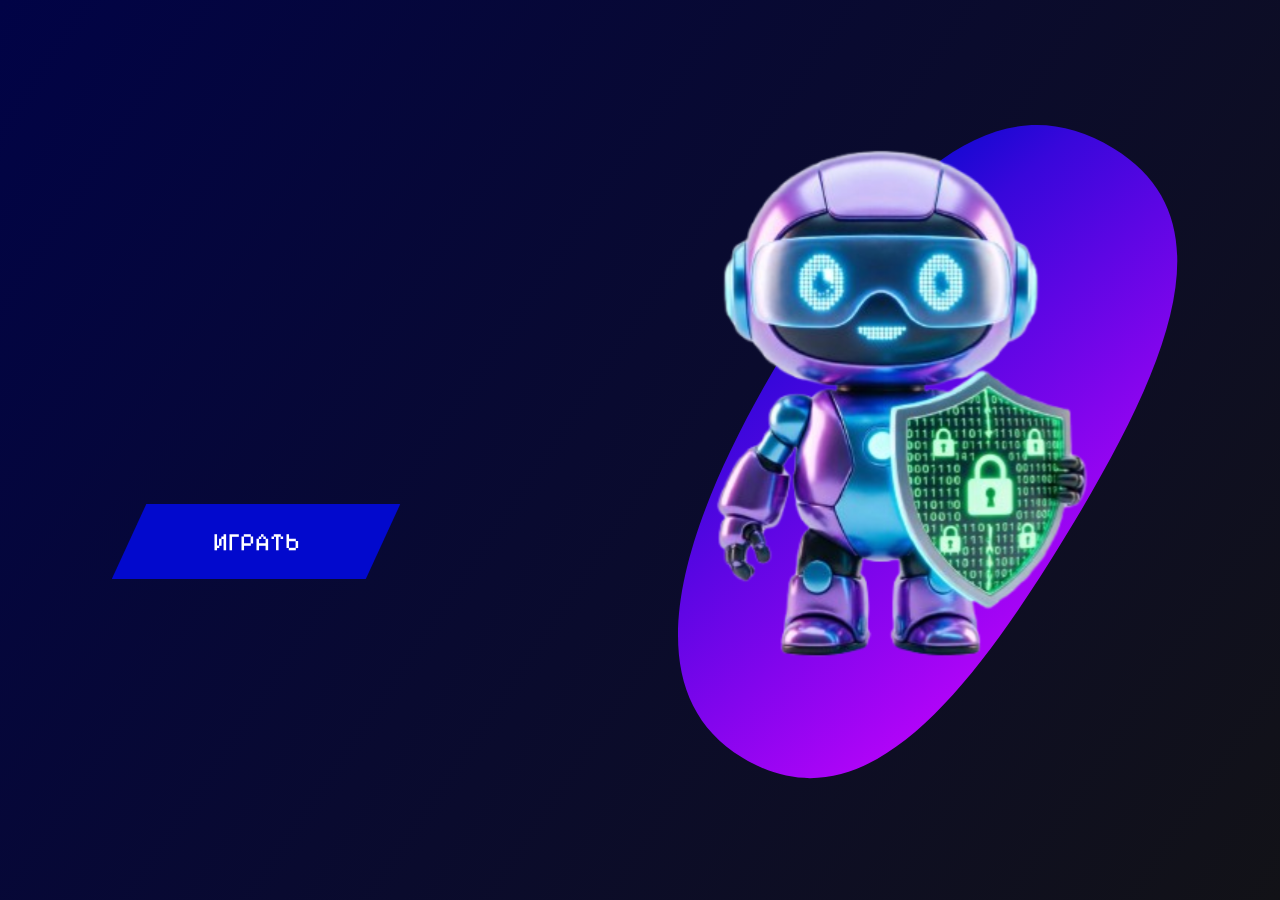
==== page2.html @ b5c2c36b "1" ====
<!doctype html>
<html lang="ru">
  <head>
    <meta charset="UTF-8" />
    <meta name="viewport" content="width=device-width, initial-scale=1.0" />
    <title>Кибербезопасность: Тест</title>
    <link rel="stylesheet" href="/css/page2.css" />
  </head>
  <body>
    <div class="game-container">
      <div id="intro-screen">
        <img src="/assets/img/robot.svg" alt="Кибер-робот" class="main-robot" />

        <div class="robot-bubble anim-loop-1">
          Твоя миссия — распознать мошеннические сообщения среди писем, SMS и
          уведомлений. Как играть: читай сообщение, решай безопасно оно или
          мошенничество!
        </div>

        <div class="robot-bubble anim-loop-2 bubble">
          Принимаем тебя в ряды экспертов. Нажимай на кнопку, чтобы разобрать
          первое сообщение. Помни: мошенники хитры!
        </div>

        <button class="play-game" onclick="startGame()">ИГРАТЬ</button>
      </div>

      <!-- ЭКРАН 2: ИГРА -->
      <div id="quiz-screen" style="display: none">
        <img src="/assets/img/robot.svg" alt="Кибер-робот" class="main-robot" />

        <div class="robot-bubble" id="game-bubble">Загрузка...</div>

        <div class="answers-container" id="answer-buttons">
          <button class="answer-btn" onclick="checkAnswer(true)">
            Безопасно
          </button>
          <button class="answer-btn" onclick="checkAnswer(false)">
            Опасно
          </button>
        </div>

        <button
          class="play-game"
          id="continue-btn"
          style="display: none"
          onclick="nextQuestion()"
        >
          ДАЛЬШЕ
        </button>
      </div>
      <div id="finish-screen" style="display: none">
        <img src="/assets/img/robot.svg" alt="Кибер-робот" class="main-robot" />
        <div class="robot-bubble anim-once" style="text-align: center">
          Поздравляем!<br /><br />
          Ты прошёл все испытания<br />
          и стал экспертом по<br />
          кибербезопасности!
        </div>
        <button class="play-game-2" onclick="location.reload()">ИГРА 2</button>
      </div>
    </div>
    <script src="/js/script.js"></script>
  </body>
</html>
---- css/page2.css ----
/* Твои шрифты */
@font-face {
    font-family: 'Montserrat';
    src: url('/assets/fonts/Montserrat-Thin.woff2') format('woff2');
    font-weight: 100;
    font-style: normal;
}

@font-face {
    font-family: 'Pixelify Sans';
    src: url('/assets/fonts/PixelifySans-Regular.woff2') format('woff2');
    font-weight: 400;
    font-style: normal;
}

/* Обнуление */
* {
    padding: 0;
    margin: 0;
    border: 0;
    box-sizing: border-box;
}

html,
body {
    height: 100%;
    width: 100%;
    font-size: 14px;
}

body {
    background: linear-gradient(-56deg, #121217, #010346);
    font-family: 'Montserrat', sans-serif;
    overflow: hidden;
}

.game-container {
    position: relative;
    width: 100%;
    height: 100vh;
}

.robot-bubble {
    opacity: 0;
    position: absolute;
    top: 7rem;
    right: 40%;
    padding: 15px 25px;
    background: linear-gradient(to right, #1E88C7, #0790d9);
    color: white;
    font-family: 'Montserrat', sans-serif;
    border-radius: 20px;
    border-bottom-right-radius: 0;
    z-index: 3;
    will-change: opacity, transform;
    max-width: 450px;
    line-height: 1.5;
    font-size: 0.95rem;
}

/* Хвостик */
.robot-bubble::after {
    content: "";
    position: absolute;
    bottom: 0;
    right: -15px;
    width: 25px;
    height: 25px;
    background: #0790d9;
    clip-path: polygon(0 0, 0% 100%, 100% 100%);
    z-index: -1;
    transition: background 0.3s ease;
}

.robot-bubble.error-bubble::after {
    background: #c73e54;
}

.anim-loop-1 {
    animation: lifeCycle1 25s ease-in-out infinite;
}

.anim-loop-2 {
    animation: lifeCycle2 25s ease-in-out infinite;
}

.anim-once {
    animation: fadeInUp 0.5s ease forwards;
}

@keyframes lifeCycle1 {

    0%,
    5% {
        opacity: 0;
        transform: translateY(20px);
        visibility: hidden;
    }

    10%,
    45% {
        opacity: 1;
        transform: translateY(0);
        visibility: visible;
    }

    50%,
    100% {
        opacity: 0;
        transform: translateY(-10px);
        visibility: hidden;
    }
}

@keyframes lifeCycle2 {

    0%,
    55% {
        opacity: 0;
        transform: translateY(20px);
        visibility: hidden;
    }

    60%,
    95% {
        opacity: 1;
        transform: translateY(0);
        visibility: visible;
    }

    100% {
        opacity: 0;
        transform: translateY(-10px);
        visibility: hidden;
    }
}

@keyframes fadeInUp {
    from {
        opacity: 0;
        transform: translateY(20px);
        visibility: hidden;
    }

    to {
        opacity: 1;
        transform: translateY(0);
        visibility: visible;
    }
}

.play-game {
    position: absolute;
    top: 20em;
    left: 20%;
    transform: translateX(-50%);
    background: #0209CD;
    color: white;
    border: none;
    padding: 0.9em 4em;
    font-family: 'Pixelify Sans', cursive;
    font-size: 1.8em;
    cursor: url(/assets/logo/cursor\ \(1\).png) pointer;
    clip-path: polygon(12% 0, 100% 0, 88% 100%, 0% 100%);
    transition: background 0.3s ease, transform 0.1s ease;
    z-index: 10;
}

.play-game:hover {
    background: #7f1ef5;
    transform: translateX(-50%) translateY(-2px);
}

.play-game:active {
    transform: translateX(-50%) scale(0.95);
}

.play-game-2 {
    position: absolute;
    top: 80%;
    /* Расположена ниже финального сообщения */
    left: 20%;
    transform: translateX(-50%);
    background: #0209CD;
    color: white;
    border: none;
    padding: 0.9em 4em;
    font-family: 'Pixelify Sans', cursive;
    font-size: 1.8em;
    cursor: url(/assets/logo/cursor\ \(1\).png) pointer;
    clip-path: polygon(12% 0, 100% 0, 88% 100%, 0% 100%);
    transition: background 0.3s ease, transform 0.1s ease;
    z-index: 10;
}

.play-game-2:hover {
    background: #7f1ef5;
    transform: translateX(-50%) translateY(-2px);
}

.play-game-2:active {
    transform: translateX(-50%) scale(0.95);
}

.answers-container {
    position: absolute;
    top: 50%;
    left: 5%;
    display: flex;
    gap: 20px;
    z-index: 10;
}

.answer-btn {
    margin-top: 7em;
    padding: 20px 45px;
    font-family: 'Pixelify Sans', cursive;
    font-size: 1.3rem;
    color: white;
    border: none;
    cursor: pointer;
    clip-path: polygon(10% 0, 100% 0, 90% 100%, 0% 100%);
    transition: all 0.2s;
    background: linear-gradient(90deg, #3707DA, #1D0474);
    box-shadow: 0 4px 15px rgba(55, 7, 218, 0.4);
}

.answer-btn:hover {
    transform: scale(1.05);
    box-shadow: 0 6px 20px rgba(55, 7, 218, 0.6);
}

.answer-btn:active {
    transform: scale(0.95);
}

.main-robot {
    position: absolute;
    top: 50%;
    right: 8%;
    transform: translateY(-50%);
    width: 45%;
    max-width: 500px;
    z-index: 1;
}

/* =========================================
   МОБИЛЬНАЯ ВЕРСИЯ
   ========================================= */
@media (max-width: 768px) {
    .main-robot {
        position: relative;
        top: 22rem;
        right: auto;
        left: 65%;
        transform: translateX(-50%);
        width: 65%;
        max-width: 260px;
    }

    .robot-bubble {
        position: relative;
        top: auto;
        bottom: 17em;
        right: 5em;
        width: 55%;
        margin: 0 auto;
    }

    .bubble {
        bottom: 30em;
    }

    .answers-container {
        position: relative;
        top: 6rem;
        left: auto;
        justify-content: center;
        flex-wrap: wrap;
        gap: 15px;
        margin: 1rem 0 0 0;
    }

    .answer-btn {
        width: 60%;
        max-width: 300px;
        font-size: 1.4rem;
        padding: 12px 15px;
        display: block;
        margin: 0.5em auto 0;
        text-align: center;
    }

    .play-game {
        position: absolute;
        bottom: 2rem;
        left: 50%;
        top: auto;
        transform: translateX(-50%);
        width: fit-content;
        margin: 0;
        padding: 0.8em 3em;
        font-size: 1.6rem;
        display: block;
    }

    /* ✅ ИСПРАВЛЕНО: добавлена точка перед классом и top: auto */
    .play-game-2 {
        position: absolute;
        bottom: 2rem;
        left: 50%;
        top: auto;
        transform: translateX(-50%);
        width: 70%;
        margin: 0;
        padding: 0.8em 3em;
        font-size: 1.6rem;
        display: block;

        background: #0209CD;
        color: white;
        border: none;
        font-family: 'Pixelify Sans', cursive;
        cursor: url(/assets/logo/cursor\ \(1\).png) pointer;
        clip-path: polygon(12% 0, 100% 0, 88% 100%, 0% 100%);
        transition: background 0.3s ease, transform 0.1s ease;
        z-index: 10;
    }

    .play-game-2:hover {
        background: #7f1ef5;
        transform: translateX(-50%) translateY(-2px);
    }

    .play-game-2:active {
        transform: translateX(-50%) scale(0.95);
    }

}
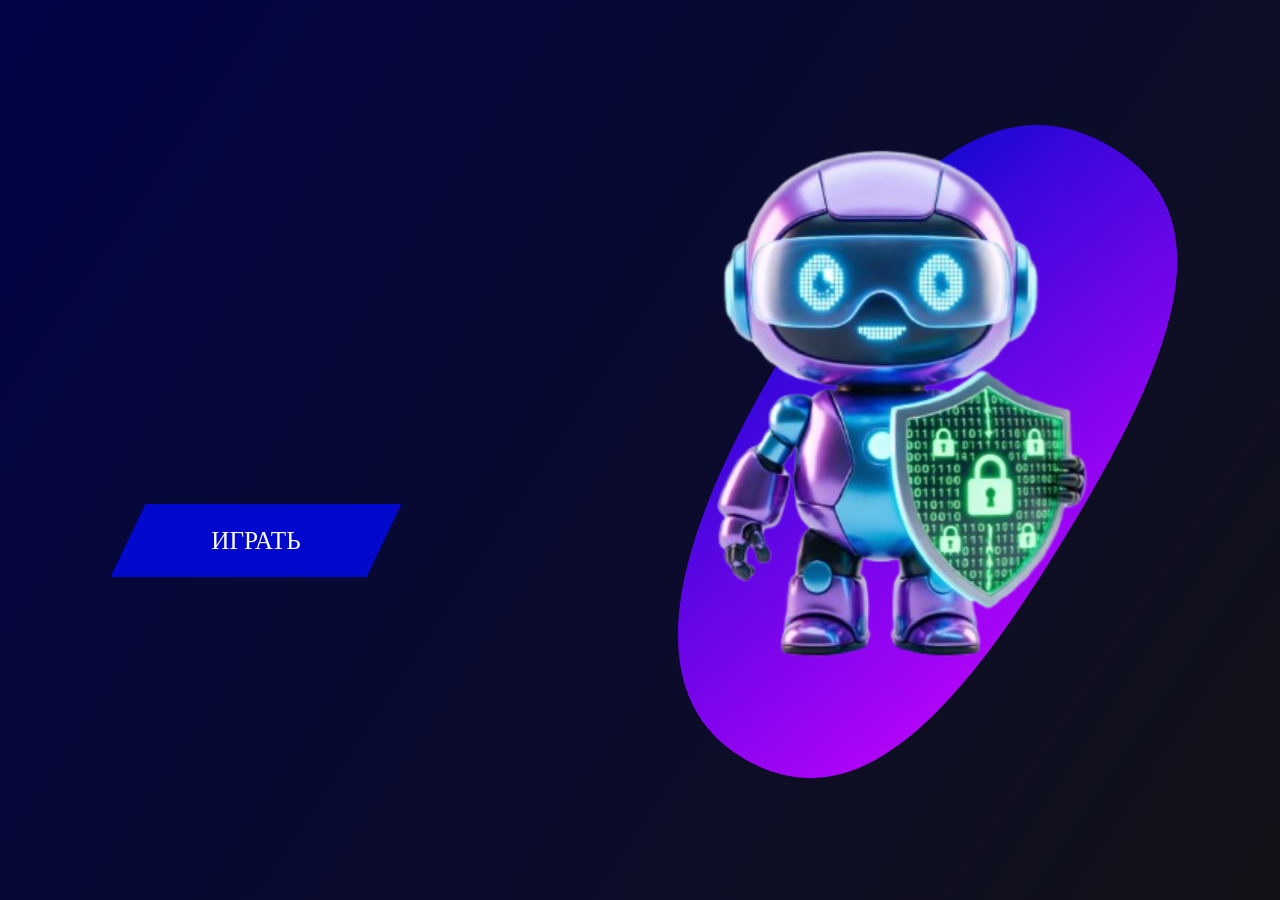
==== commit 5b2cb7d8: "Initial commit - Cybersecurity Quiz Site" ====
--- a/page2.html
+++ b/page2.html
@@ -4,12 +4,18 @@
     <meta charset="UTF-8" />
     <meta name="viewport" content="width=device-width, initial-scale=1.0" />
     <title>Кибербезопасность: Тест</title>
-    <link rel="stylesheet" href="/css/page2.css" />
+    <!-- ИСПРАВЛЕНО: Путь к CSS без слэша в начале -->
+    <link rel="stylesheet" href="./css/page2.css" />
   </head>
   <body>
     <div class="game-container">
       <div id="intro-screen">
-        <img src="/assets/img/robot.svg" alt="Кибер-робот" class="main-robot" />
+        <!-- ИСПРАВЛЕНО: Пути к картинкам -->
+        <img
+          src="./assets/img/robot.svg"
+          alt="Кибер-робот"
+          class="main-robot"
+        />
 
         <div class="robot-bubble anim-loop-1">
           Твоя миссия — распознать мошеннические сообщения среди писем, SMS и
@@ -17,7 +23,7 @@
           мошенничество!
         </div>
 
-        <div class="robot-bubble anim-loop-2 bubble">
+        <div class="robot-bubble anim-loop-2">
           Принимаем тебя в ряды экспертов. Нажимай на кнопку, чтобы разобрать
           первое сообщение. Помни: мошенники хитры!
         </div>
@@ -27,7 +33,11 @@
 
       <!-- ЭКРАН 2: ИГРА -->
       <div id="quiz-screen" style="display: none">
-        <img src="/assets/img/robot.svg" alt="Кибер-робот" class="main-robot" />
+        <img
+          src="./assets/img/robot.svg"
+          alt="Кибер-робот"
+          class="main-robot"
+        />
 
         <div class="robot-bubble" id="game-bubble">Загрузка...</div>
 
@@ -49,8 +59,13 @@
           ДАЛЬШЕ
         </button>
       </div>
+
       <div id="finish-screen" style="display: none">
-        <img src="/assets/img/robot.svg" alt="Кибер-робот" class="main-robot" />
+        <img
+          src="./assets/img/robot.svg"
+          alt="Кибер-робот"
+          class="main-robot"
+        />
         <div class="robot-bubble anim-once" style="text-align: center">
           Поздравляем!<br /><br />
           Ты прошёл все испытания<br />
@@ -60,6 +75,7 @@
         <button class="play-game-2" onclick="location.reload()">ИГРА 2</button>
       </div>
     </div>
-    <script src="/js/script.js"></script>
+    <!-- ИСПРАВЛЕНО: Путь к JS -->
+    <script src="./js/script.js"></script>
   </body>
 </html>
--- a/css/page2.css
+++ b/css/page2.css
@@ -1,14 +1,14 @@
 /* Твои шрифты */
 @font-face {
     font-family: 'Montserrat';
-    src: url('/assets/fonts/Montserrat-Thin.woff2') format('woff2');
+    src: url('./assets/fonts/Montserrat-Thin.woff2') format('woff2');
     font-weight: 100;
     font-style: normal;
 }
 
 @font-face {
     font-family: 'Pixelify Sans';
-    src: url('/assets/fonts/PixelifySans-Regular.woff2') format('woff2');
+    src: url('./assets/fonts/PixelifySans-Regular.woff2') format('woff2');
     font-weight: 400;
     font-style: normal;
 }
@@ -160,7 +160,8 @@
     padding: 0.9em 4em;
     font-family: 'Pixelify Sans', cursive;
     font-size: 1.8em;
-    cursor: url(/assets/logo/cursor\ \(1\).png) pointer;
+    /* ИСПРАВЛЕНО: Путь к курсору */
+    cursor: url('./assets/logo/cursor (1).png'), pointer;
     clip-path: polygon(12% 0, 100% 0, 88% 100%, 0% 100%);
     transition: background 0.3s ease, transform 0.1s ease;
     z-index: 10;
@@ -178,7 +179,6 @@
 .play-game-2 {
     position: absolute;
     top: 80%;
-    /* Расположена ниже финального сообщения */
     left: 20%;
     transform: translateX(-50%);
     background: #0209CD;
@@ -187,7 +187,8 @@
     padding: 0.9em 4em;
     font-family: 'Pixelify Sans', cursive;
     font-size: 1.8em;
-    cursor: url(/assets/logo/cursor\ \(1\).png) pointer;
+    /* ИСПРАВЛЕНО: Путь к курсору */
+    cursor: url('./assets/logo/cursor (1).png'), pointer;
     clip-path: polygon(12% 0, 100% 0, 88% 100%, 0% 100%);
     transition: background 0.3s ease, transform 0.1s ease;
     z-index: 10;
@@ -321,7 +322,8 @@
         color: white;
         border: none;
         font-family: 'Pixelify Sans', cursive;
-        cursor: url(/assets/logo/cursor\ \(1\).png) pointer;
+        /* ИСПРАВЛЕНО: Путь к курсору */
+        cursor: url('./assets/logo/cursor (1).png'), pointer;
         clip-path: polygon(12% 0, 100% 0, 88% 100%, 0% 100%);
         transition: background 0.3s ease, transform 0.1s ease;
         z-index: 10;
@@ -335,5 +337,4 @@
     .play-game-2:active {
         transform: translateX(-50%) scale(0.95);
     }
-
 }
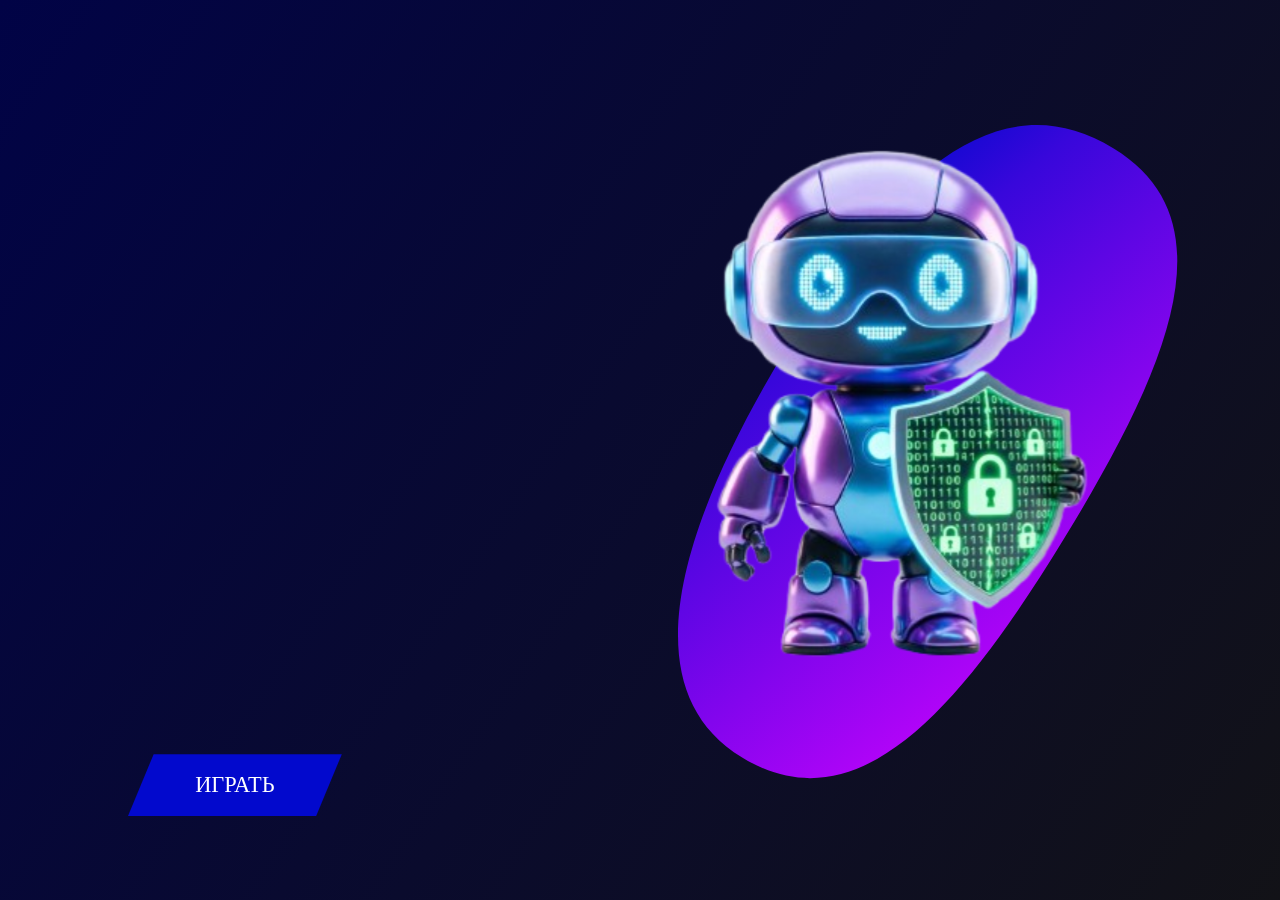
==== commit 99961d05: "3" ====
--- a/page2.html
+++ b/page2.html
@@ -72,7 +72,12 @@
           и стал экспертом по<br />
           кибербезопасности!
         </div>
-        <button class="play-game-2" onclick="location.reload()">ИГРА 2</button>
+        <button
+          class="play-game-2"
+          onclick="window.location.href = './page3.html'"
+        >
+          ИГРА 2
+        </button>
       </div>
     </div>
     <!-- ИСПРАВЛЕНО: Путь к JS -->
--- a/css/page2.css
+++ b/css/page2.css
@@ -152,19 +152,51 @@
 .play-game {
     position: absolute;
     top: 20em;
-    left: 20%;
-    transform: translateX(-50%);
+    left: 10% !important;
+    /* Принудительно сдвигает влево */
+    right: auto !important;
+    /* Отменяет привязку справа, если она есть */
+    transform: none !important;
+    /* Полностью убирает любые сдвиги */
+    margin-left: 0 !important;
+    /* Убирает лишние отступы */
+
     background: #0209CD;
     color: white;
     border: none;
-    padding: 0.9em 4em;
+    padding: 0.9em 2.5em;
     font-family: 'Pixelify Sans', cursive;
     font-size: 1.8em;
-    /* ИСПРАВЛЕНО: Путь к курсору */
     cursor: url('./assets/logo/cursor (1).png'), pointer;
     clip-path: polygon(12% 0, 100% 0, 88% 100%, 0% 100%);
-    transition: background 0.3s ease, transform 0.1s ease;
+    transition: background 0.3s ease;
     z-index: 10;
+    width: fit-content;
+    display: inline-block;
+}
+
+.play-game-2 {
+    position: absolute;
+    top: 80%;
+    left: 10% !important;
+    /* Тот же отступ слева */
+    right: auto !important;
+    transform: none !important;
+    margin-left: 0 !important;
+    display: inline-block;
+    width: auto;
+    max-width: 320px;
+    padding: 0.9em 2.2em;
+    background: #0209CD;
+    color: white;
+    border: none;
+    font-family: 'Pixelify Sans', cursive;
+    font-size: 1.8em;
+    cursor: url('./assets/logo/cursor (1).png'), pointer;
+    clip-path: polygon(12% 0, 100% 0, 88% 100%, 0% 100%);
+    transition: background 0.3s ease;
+    z-index: 10;
+    white-space: nowrap;
 }
 
 .play-game:hover {
@@ -174,24 +206,6 @@
 
 .play-game:active {
     transform: translateX(-50%) scale(0.95);
-}
-
-.play-game-2 {
-    position: absolute;
-    top: 80%;
-    left: 20%;
-    transform: translateX(-50%);
-    background: #0209CD;
-    color: white;
-    border: none;
-    padding: 0.9em 4em;
-    font-family: 'Pixelify Sans', cursive;
-    font-size: 1.8em;
-    /* ИСПРАВЛЕНО: Путь к курсору */
-    cursor: url('./assets/logo/cursor (1).png'), pointer;
-    clip-path: polygon(12% 0, 100% 0, 88% 100%, 0% 100%);
-    transition: background 0.3s ease, transform 0.1s ease;
-    z-index: 10;
 }
 
 .play-game-2:hover {
@@ -245,13 +259,10 @@
     z-index: 1;
 }
 
-/* =========================================
-   МОБИЛЬНАЯ ВЕРСИЯ
-   ========================================= */
 @media (max-width: 768px) {
     .main-robot {
         position: relative;
-        top: 22rem;
+        top: 15rem;
         right: auto;
         left: 65%;
         transform: translateX(-50%);
@@ -260,81 +271,95 @@
     }
 
     .robot-bubble {
-        position: relative;
-        top: auto;
-        bottom: 17em;
-        right: 5em;
+        position: absolute;
+        /* Точное позиционирование по экрану */
+        top: 5%;
+        /* ⬆️ ЧЕМ МЕНЬШЕ %, ТЕМ ВЫШЕ. Попробуй 10%, 12%, 15% */
+        left: 10%;
+        /* Центрируем по горизонтали */
+        transform: translateX(-50%);
         width: 55%;
-        margin: 0 auto;
-    }
-
+        margin: 0;
+        right: auto;
+        bottom: auto;
+        z-index: 10;
+    }
+
+    /* Второе сообщение (если нужно чуть ниже первого) */
     .bubble {
-        bottom: 30em;
-    }
-
+        top: 20% !important;
+        /* Подвигай под себя */
+    }
+}
+
+
+@media (max-width: 768px) {
     .answers-container {
-        position: relative;
-        top: 6rem;
-        left: auto;
-        justify-content: center;
-        flex-wrap: wrap;
-        gap: 15px;
-        margin: 1rem 0 0 0;
+        position: absolute !important;
+        top: 68% !important;
+        left: 50% !important;
+        transform: translateX(-50%) !important;
+        margin: 0 !important;
+        justify-content: center !important;
+        flex-wrap: wrap !important;
+        gap: 10px !important;
+        width: 100% !important;
+        z-index: 100 !important;
     }
 
     .answer-btn {
-        width: 60%;
-        max-width: 300px;
-        font-size: 1.4rem;
-        padding: 12px 15px;
-        display: block;
-        margin: 0.5em auto 0;
-        text-align: center;
-    }
-
-    .play-game {
-        position: absolute;
-        bottom: 2rem;
-        left: 50%;
-        top: auto;
-        transform: translateX(-50%);
-        width: fit-content;
-        margin: 0;
-        padding: 0.8em 3em;
-        font-size: 1.6rem;
-        display: block;
-    }
-
-    /* ✅ ИСПРАВЛЕНО: добавлена точка перед классом и top: auto */
-    .play-game-2 {
-        position: absolute;
-        bottom: 2rem;
-        left: 50%;
-        top: auto;
-        transform: translateX(-50%);
-        width: 70%;
-        margin: 0;
-        padding: 0.8em 3em;
-        font-size: 1.6rem;
-        display: block;
-
-        background: #0209CD;
-        color: white;
-        border: none;
-        font-family: 'Pixelify Sans', cursive;
-        /* ИСПРАВЛЕНО: Путь к курсору */
-        cursor: url('./assets/logo/cursor (1).png'), pointer;
-        clip-path: polygon(12% 0, 100% 0, 88% 100%, 0% 100%);
-        transition: background 0.3s ease, transform 0.1s ease;
-        z-index: 10;
-    }
-
-    .play-game-2:hover {
-        background: #7f1ef5;
-        transform: translateX(-50%) translateY(-2px);
-    }
-
-    .play-game-2:active {
-        transform: translateX(-50%) scale(0.95);
-    }
+        width: 60% !important;
+        max-width: 280px !important;
+        font-size: 1.4rem !important;
+        padding: 15px 20px !important;
+        display: block !important;
+        margin: 0 !important;
+        text-align: center !important;
+    }
+}
+
+.play-game {
+    position: absolute;
+    bottom: 6rem;
+    left: 50%;
+    top: auto;
+    transform: translateX(-50%);
+    width: fit-content;
+    margin: 0;
+    padding: 0.8em 3em;
+    font-size: 1.6rem;
+    display: block;
+}
+
+/* ✅ ИСПРАВЛЕНО: добавлена точка перед классом и top: auto */
+.play-game-2 {
+    position: absolute;
+    bottom: 6rem;
+    left: 50%;
+    top: auto;
+    transform: translateX(-50%);
+    width: 70%;
+    margin: 0;
+    padding: 0.8em 3em;
+    font-size: 1.6rem;
+    display: block;
+
+    background: #0209CD;
+    color: white;
+    border: none;
+    font-family: 'Pixelify Sans', cursive;
+    /* ИСПРАВЛЕНО: Путь к курсору */
+    cursor: url('./assets/logo/cursor (1).png'), pointer;
+    clip-path: polygon(12% 0, 100% 0, 88% 100%, 0% 100%);
+    transition: background 0.3s ease, transform 0.1s ease;
+    z-index: 10;
+}
+
+.play-game-2:hover {
+    background: #7f1ef5;
+    transform: translateX(-50%) translateY(-2px);
+}
+
+.play-game-2:active {
+    transform: translateX(-50%) scale(0.95);
 }
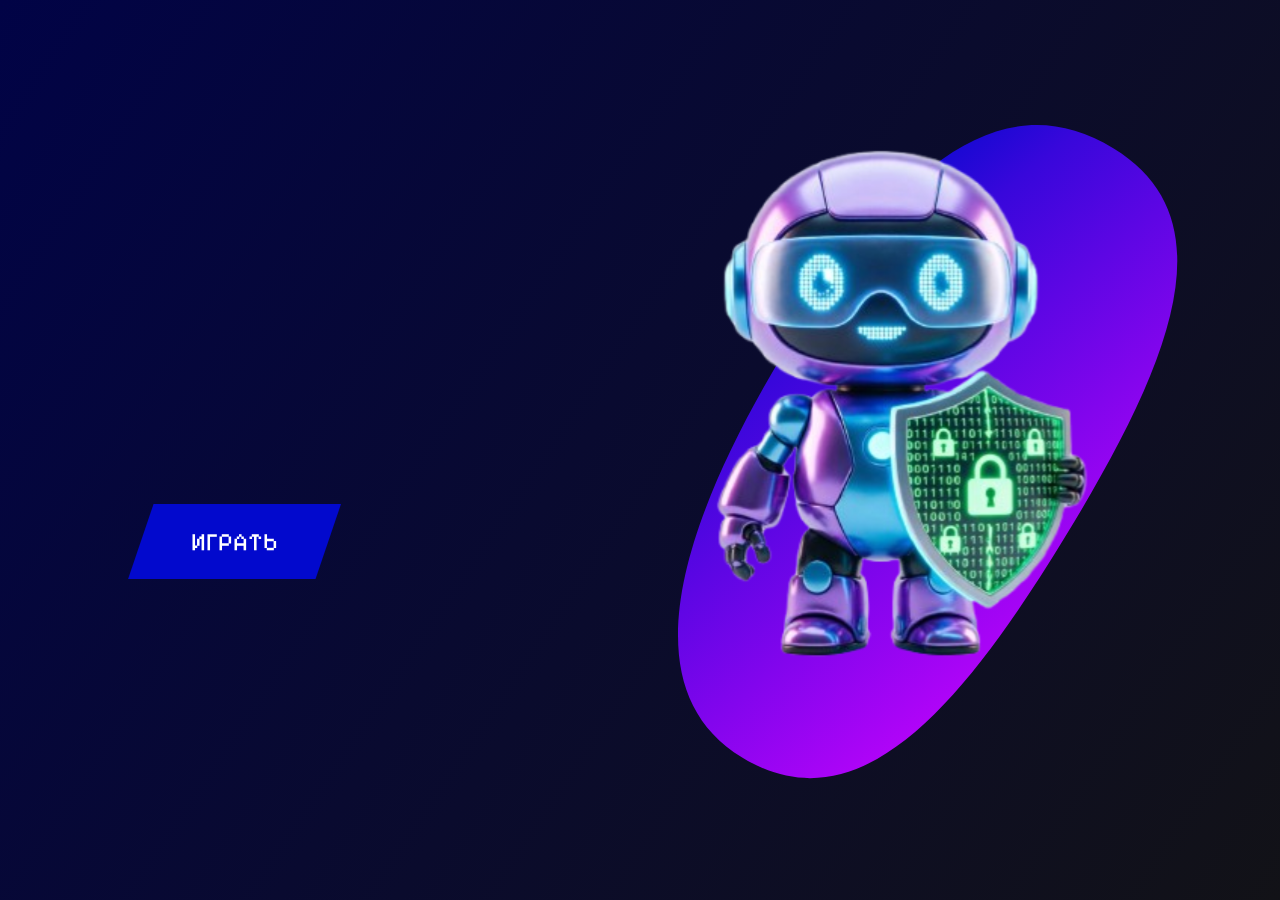
==== commit 5b31f34c: "4" ====
--- a/page2.html
+++ b/page2.html
@@ -4,18 +4,14 @@
     <meta charset="UTF-8" />
     <meta name="viewport" content="width=device-width, initial-scale=1.0" />
     <title>Кибербезопасность: Тест</title>
-    <!-- ИСПРАВЛЕНО: Путь к CSS без слэша в начале -->
-    <link rel="stylesheet" href="./css/page2.css" />
+    <!-- ИСПРАВЛЕНО: Убрана точка в начале пути -->
+    <link rel="stylesheet" href="css/page2.css" />
   </head>
   <body>
     <div class="game-container">
       <div id="intro-screen">
-        <!-- ИСПРАВЛЕНО: Пути к картинкам -->
-        <img
-          src="./assets/img/robot.svg"
-          alt="Кибер-робот"
-          class="main-robot"
-        />
+        <!-- ИСПРАВЛЕНО: Убрана точка в начале пути к картинкам -->
+        <img src="assets/img/robot.svg" alt="Кибер-робот" class="main-robot" />
 
         <div class="robot-bubble anim-loop-1">
           Твоя миссия — распознать мошеннические сообщения среди писем, SMS и
@@ -33,11 +29,7 @@
 
       <!-- ЭКРАН 2: ИГРА -->
       <div id="quiz-screen" style="display: none">
-        <img
-          src="./assets/img/robot.svg"
-          alt="Кибер-робот"
-          class="main-robot"
-        />
+        <img src="assets/img/robot.svg" alt="Кибер-робот" class="main-robot" />
 
         <div class="robot-bubble" id="game-bubble">Загрузка...</div>
 
@@ -61,11 +53,7 @@
       </div>
 
       <div id="finish-screen" style="display: none">
-        <img
-          src="./assets/img/robot.svg"
-          alt="Кибер-робот"
-          class="main-robot"
-        />
+        <img src="assets/img/robot.svg" alt="Кибер-робот" class="main-robot" />
         <div class="robot-bubble anim-once" style="text-align: center">
           Поздравляем!<br /><br />
           Ты прошёл все испытания<br />
@@ -74,13 +62,13 @@
         </div>
         <button
           class="play-game-2"
-          onclick="window.location.href = './page3.html'"
+          onclick="window.location.href = 'page3.html'"
         >
           ИГРА 2
         </button>
       </div>
     </div>
-    <!-- ИСПРАВЛЕНО: Путь к JS -->
-    <script src="./js/script.js"></script>
+    <!-- ИСПРАВЛЕНО: Убрана точка в начале пути к JS -->
+    <script src="js/script.js"></script>
   </body>
 </html>
--- a/css/page2.css
+++ b/css/page2.css
@@ -1,19 +1,23 @@
-/* Твои шрифты */
+/* =========================================
+   ШРИФТЫ (ИСПРАВЛЕНЫ ПУТИ)
+   ========================================= */
 @font-face {
     font-family: 'Montserrat';
-    src: url('./assets/fonts/Montserrat-Thin.woff2') format('woff2');
+    src: url('../assets/fonts/Montserrat-Thin.woff2') format('woff2');
     font-weight: 100;
     font-style: normal;
 }
 
 @font-face {
     font-family: 'Pixelify Sans';
-    src: url('./assets/fonts/PixelifySans-Regular.woff2') format('woff2');
+    src: url('../assets/fonts/PixelifySans-Regular.woff2') format('woff2');
     font-weight: 400;
     font-style: normal;
 }
 
-/* Обнуление */
+/* =========================================
+   ОБНУЛЕНИЕ И БАЗА
+   ========================================= */
 * {
     padding: 0;
     margin: 0;
@@ -40,6 +44,9 @@
     height: 100vh;
 }
 
+/* =========================================
+   ПУЗЫРИ СООБЩЕНИЙ И АНИМАЦИИ
+   ========================================= */
 .robot-bubble {
     opacity: 0;
     position: absolute;
@@ -58,7 +65,6 @@
     font-size: 0.95rem;
 }
 
-/* Хвостик */
 .robot-bubble::after {
     content: "";
     position: absolute;
@@ -149,74 +155,56 @@
     }
 }
 
-.play-game {
-    position: absolute;
-    top: 20em;
-    left: 10% !important;
-    /* Принудительно сдвигает влево */
-    right: auto !important;
-    /* Отменяет привязку справа, если она есть */
-    transform: none !important;
-    /* Полностью убирает любые сдвиги */
-    margin-left: 0 !important;
-    /* Убирает лишние отступы */
-
-    background: #0209CD;
-    color: white;
-    border: none;
-    padding: 0.9em 2.5em;
-    font-family: 'Pixelify Sans', cursive;
-    font-size: 1.8em;
-    cursor: url('./assets/logo/cursor (1).png'), pointer;
-    clip-path: polygon(12% 0, 100% 0, 88% 100%, 0% 100%);
-    transition: background 0.3s ease;
-    z-index: 10;
-    width: fit-content;
-    display: inline-block;
-}
-
+/* =========================================
+   КНОПКИ (ДЕСКТОП)
+   ========================================= */
+.play-game,
 .play-game-2 {
     position: absolute;
-    top: 80%;
-    left: 10% !important;
-    /* Тот же отступ слева */
-    right: auto !important;
-    transform: none !important;
-    margin-left: 0 !important;
-    display: inline-block;
-    width: auto;
-    max-width: 320px;
-    padding: 0.9em 2.2em;
     background: #0209CD;
     color: white;
     border: none;
     font-family: 'Pixelify Sans', cursive;
+    cursor: url('../assets/logo/cursor.png'), pointer;
+    clip-path: polygon(12% 0, 100% 0, 88% 100%, 0% 100%);
+    transition: background 0.3s ease, transform 0.1s ease;
+    z-index: 10;
+    width: fit-content;
+    display: inline-block;
+    transform: none;
+    /* Важно: убирает сдвиг по горизонтали */
+}
+
+.play-game {
+    top: 20em;
+    left: 10%;
+    padding: 0.9em 2.5em;
     font-size: 1.8em;
-    cursor: url('./assets/logo/cursor (1).png'), pointer;
-    clip-path: polygon(12% 0, 100% 0, 88% 100%, 0% 100%);
-    transition: background 0.3s ease;
-    z-index: 10;
+}
+
+.play-game-2 {
+    top: 80%;
+    left: 10%;
+    padding: 0.9em 2.2em;
+    font-size: 1.8em;
     white-space: nowrap;
 }
 
-.play-game:hover {
-    background: #7f1ef5;
-    transform: translateX(-50%) translateY(-2px);
-}
-
-.play-game:active {
-    transform: translateX(-50%) scale(0.95);
-}
-
+.play-game:hover,
 .play-game-2:hover {
     background: #7f1ef5;
-    transform: translateX(-50%) translateY(-2px);
-}
-
+    transform: translateY(-2px);
+    /* Только вертикальный сдвиг, не ломает позицию */
+}
+
+.play-game:active,
 .play-game-2:active {
-    transform: translateX(-50%) scale(0.95);
-}
-
+    transform: scale(0.95);
+}
+
+/* =========================================
+   КНОПКИ ОТВЕТОВ И РОБОТ (ДЕСКТОП)
+   ========================================= */
 .answers-container {
     position: absolute;
     top: 50%;
@@ -259,6 +247,9 @@
     z-index: 1;
 }
 
+/* =========================================
+   АДАПТАЦИЯ ДЛЯ МОБИЛЬНЫХ (ОДИН БЛОК)
+   ========================================= */
 @media (max-width: 768px) {
     .main-robot {
         position: relative;
@@ -272,11 +263,8 @@
 
     .robot-bubble {
         position: absolute;
-        /* Точное позиционирование по экрану */
         top: 5%;
-        /* ⬆️ ЧЕМ МЕНЬШЕ %, ТЕМ ВЫШЕ. Попробуй 10%, 12%, 15% */
         left: 10%;
-        /* Центрируем по горизонтали */
         transform: translateX(-50%);
         width: 55%;
         margin: 0;
@@ -285,15 +273,10 @@
         z-index: 10;
     }
 
-    /* Второе сообщение (если нужно чуть ниже первого) */
     .bubble {
         top: 20% !important;
-        /* Подвигай под себя */
-    }
-}
-
-
-@media (max-width: 768px) {
+    }
+
     .answers-container {
         position: absolute !important;
         top: 68% !important;
@@ -316,50 +299,27 @@
         margin: 0 !important;
         text-align: center !important;
     }
-}
-
-.play-game {
-    position: absolute;
-    bottom: 6rem;
-    left: 50%;
-    top: auto;
-    transform: translateX(-50%);
-    width: fit-content;
-    margin: 0;
-    padding: 0.8em 3em;
-    font-size: 1.6rem;
-    display: block;
-}
-
-/* ✅ ИСПРАВЛЕНО: добавлена точка перед классом и top: auto */
-.play-game-2 {
-    position: absolute;
-    bottom: 6rem;
-    left: 50%;
-    top: auto;
-    transform: translateX(-50%);
-    width: 70%;
-    margin: 0;
-    padding: 0.8em 3em;
-    font-size: 1.6rem;
-    display: block;
-
-    background: #0209CD;
-    color: white;
-    border: none;
-    font-family: 'Pixelify Sans', cursive;
-    /* ИСПРАВЛЕНО: Путь к курсору */
-    cursor: url('./assets/logo/cursor (1).png'), pointer;
-    clip-path: polygon(12% 0, 100% 0, 88% 100%, 0% 100%);
-    transition: background 0.3s ease, transform 0.1s ease;
-    z-index: 10;
-}
-
-.play-game-2:hover {
-    background: #7f1ef5;
-    transform: translateX(-50%) translateY(-2px);
-}
-
-.play-game-2:active {
-    transform: translateX(-50%) scale(0.95);
+
+    /* Кнопки ИГРАТЬ / ДАЛЬШЕ / ИГРА 2 на мобильном */
+    .play-game,
+    .play-game-2 {
+        position: fixed !important;
+        bottom: 2rem !important;
+        left: 50% !important;
+        top: auto !important;
+        transform: translateX(-50%) !important;
+        margin: 0 !important;
+        width: 70% !important;
+        max-width: 300px !important;
+        padding: 0.8em 2em !important;
+        font-size: 1.5rem !important;
+        display: block !important;
+        z-index: 9999 !important;
+    }
+
+    /* Убираем трансформацию при наведении на мобильном, чтобы не сбивать центрирование */
+    .play-game:hover,
+    .play-game-2:hover {
+        transform: none !important;
+    }
 }
